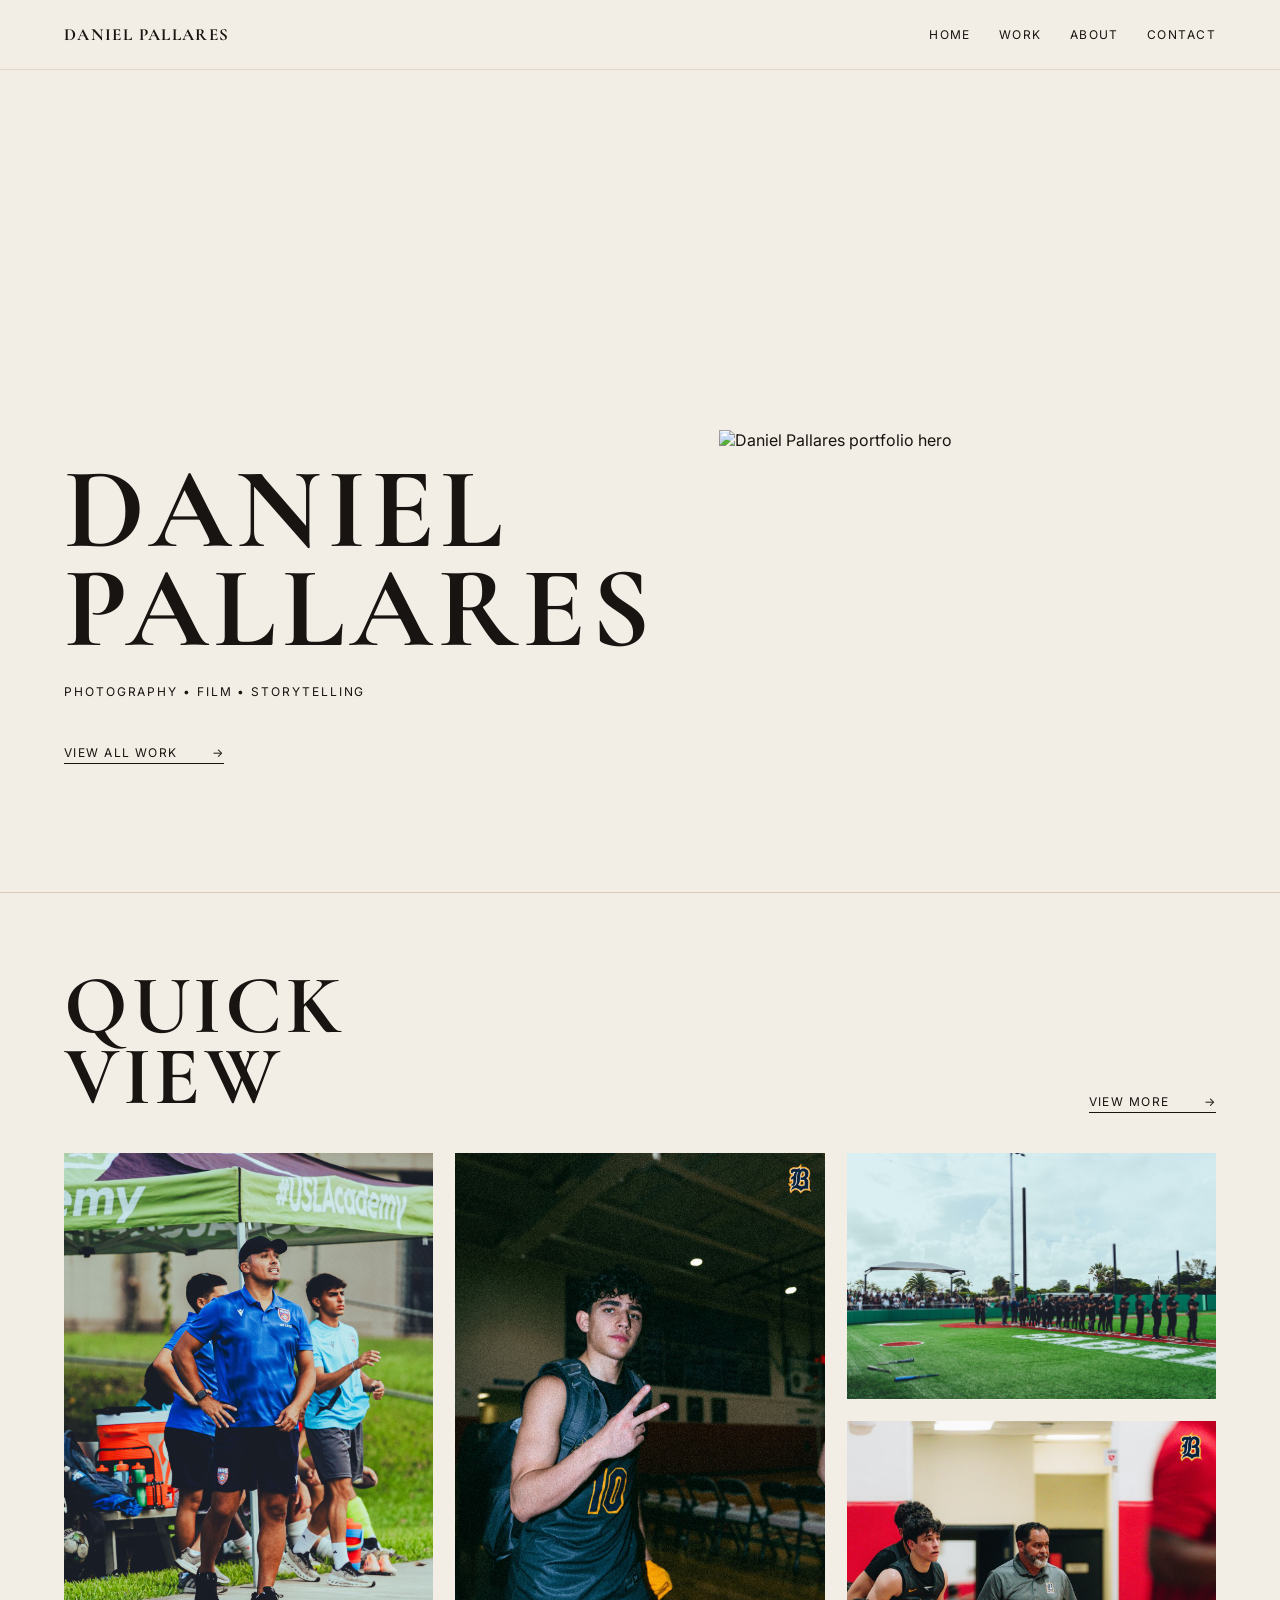
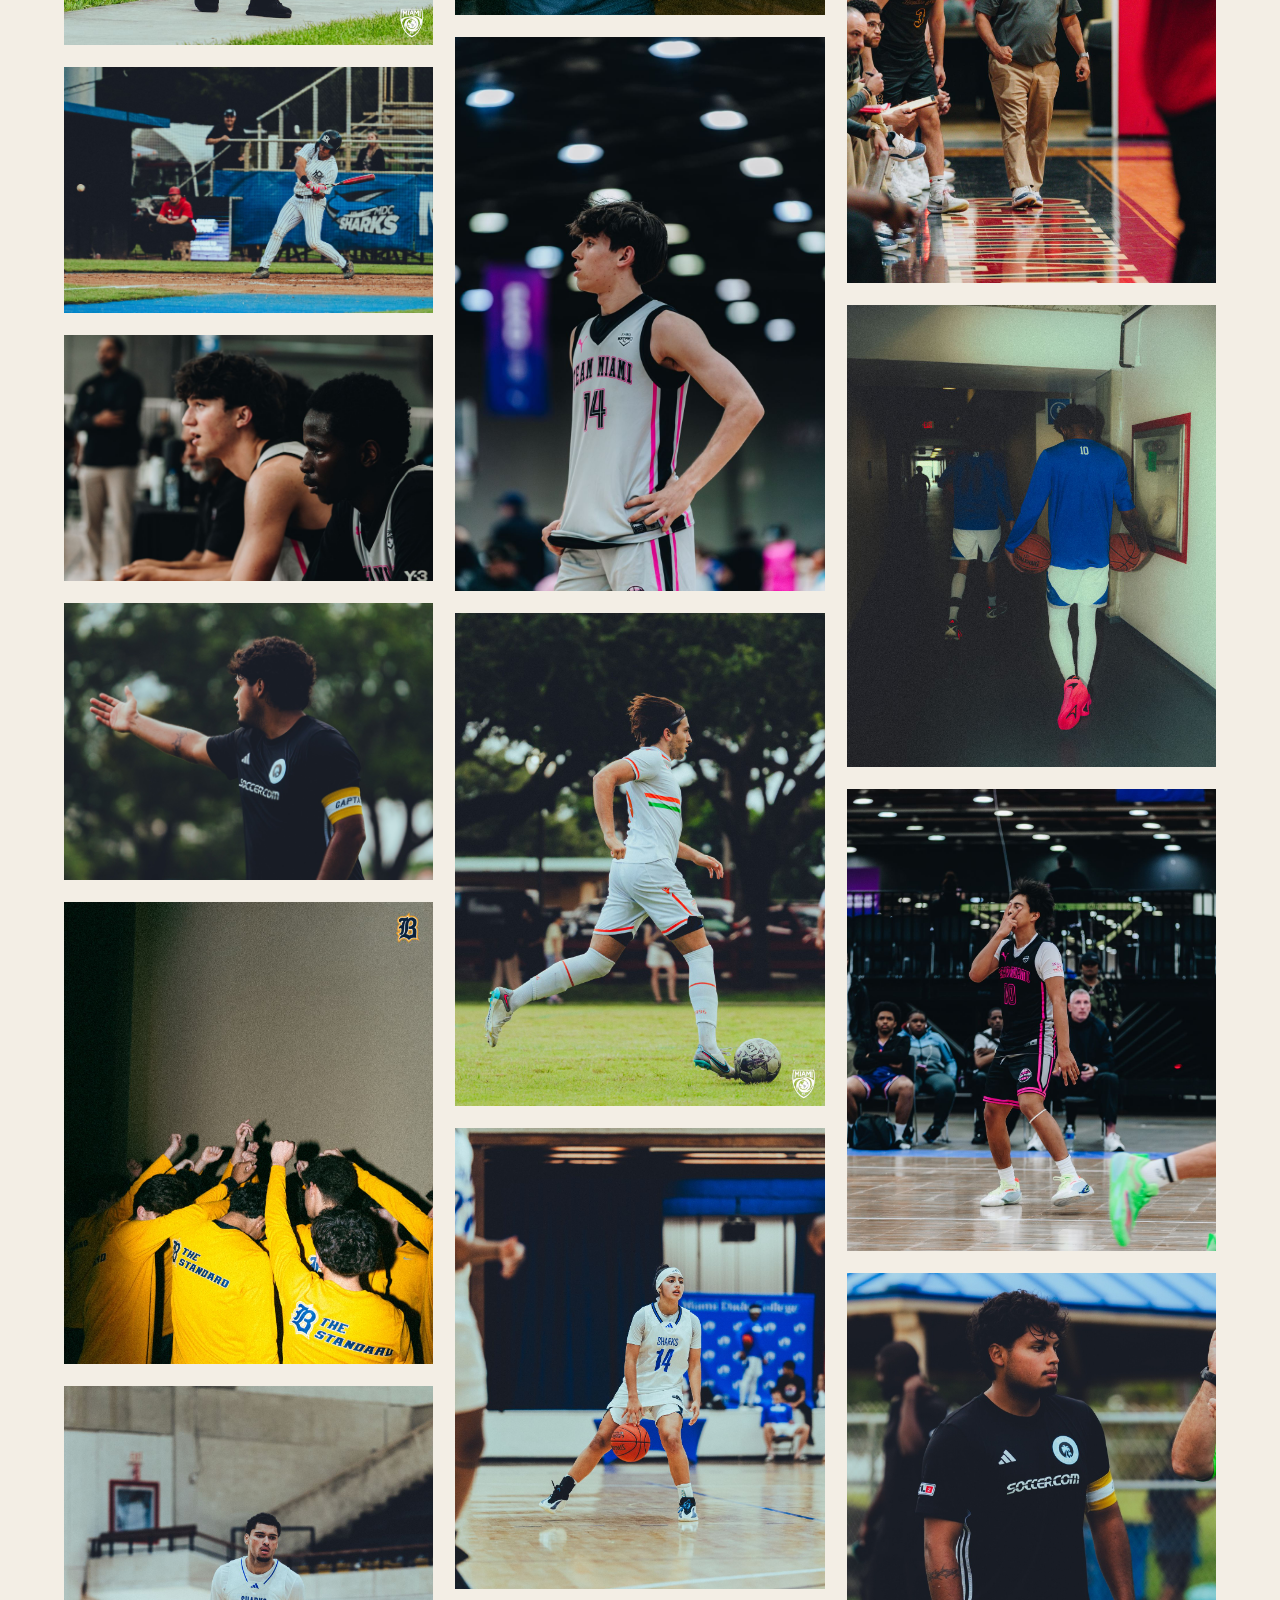
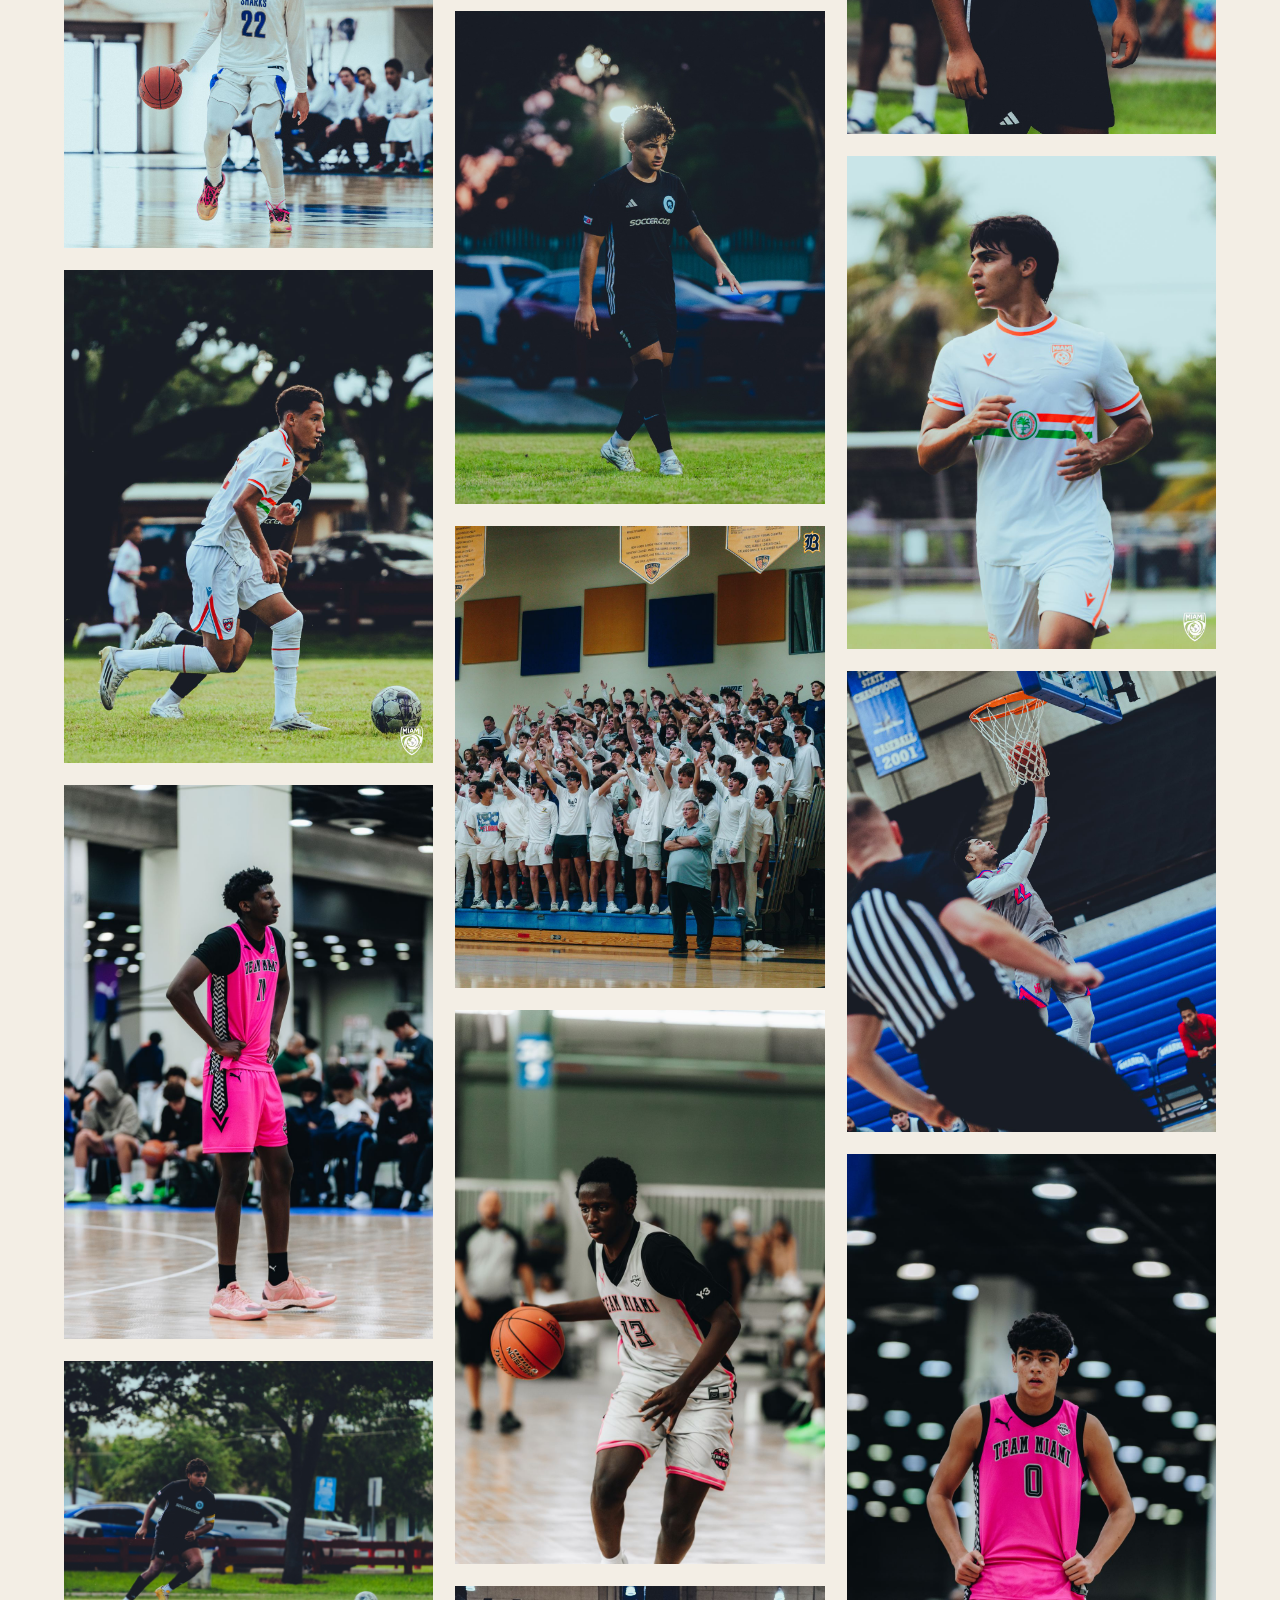
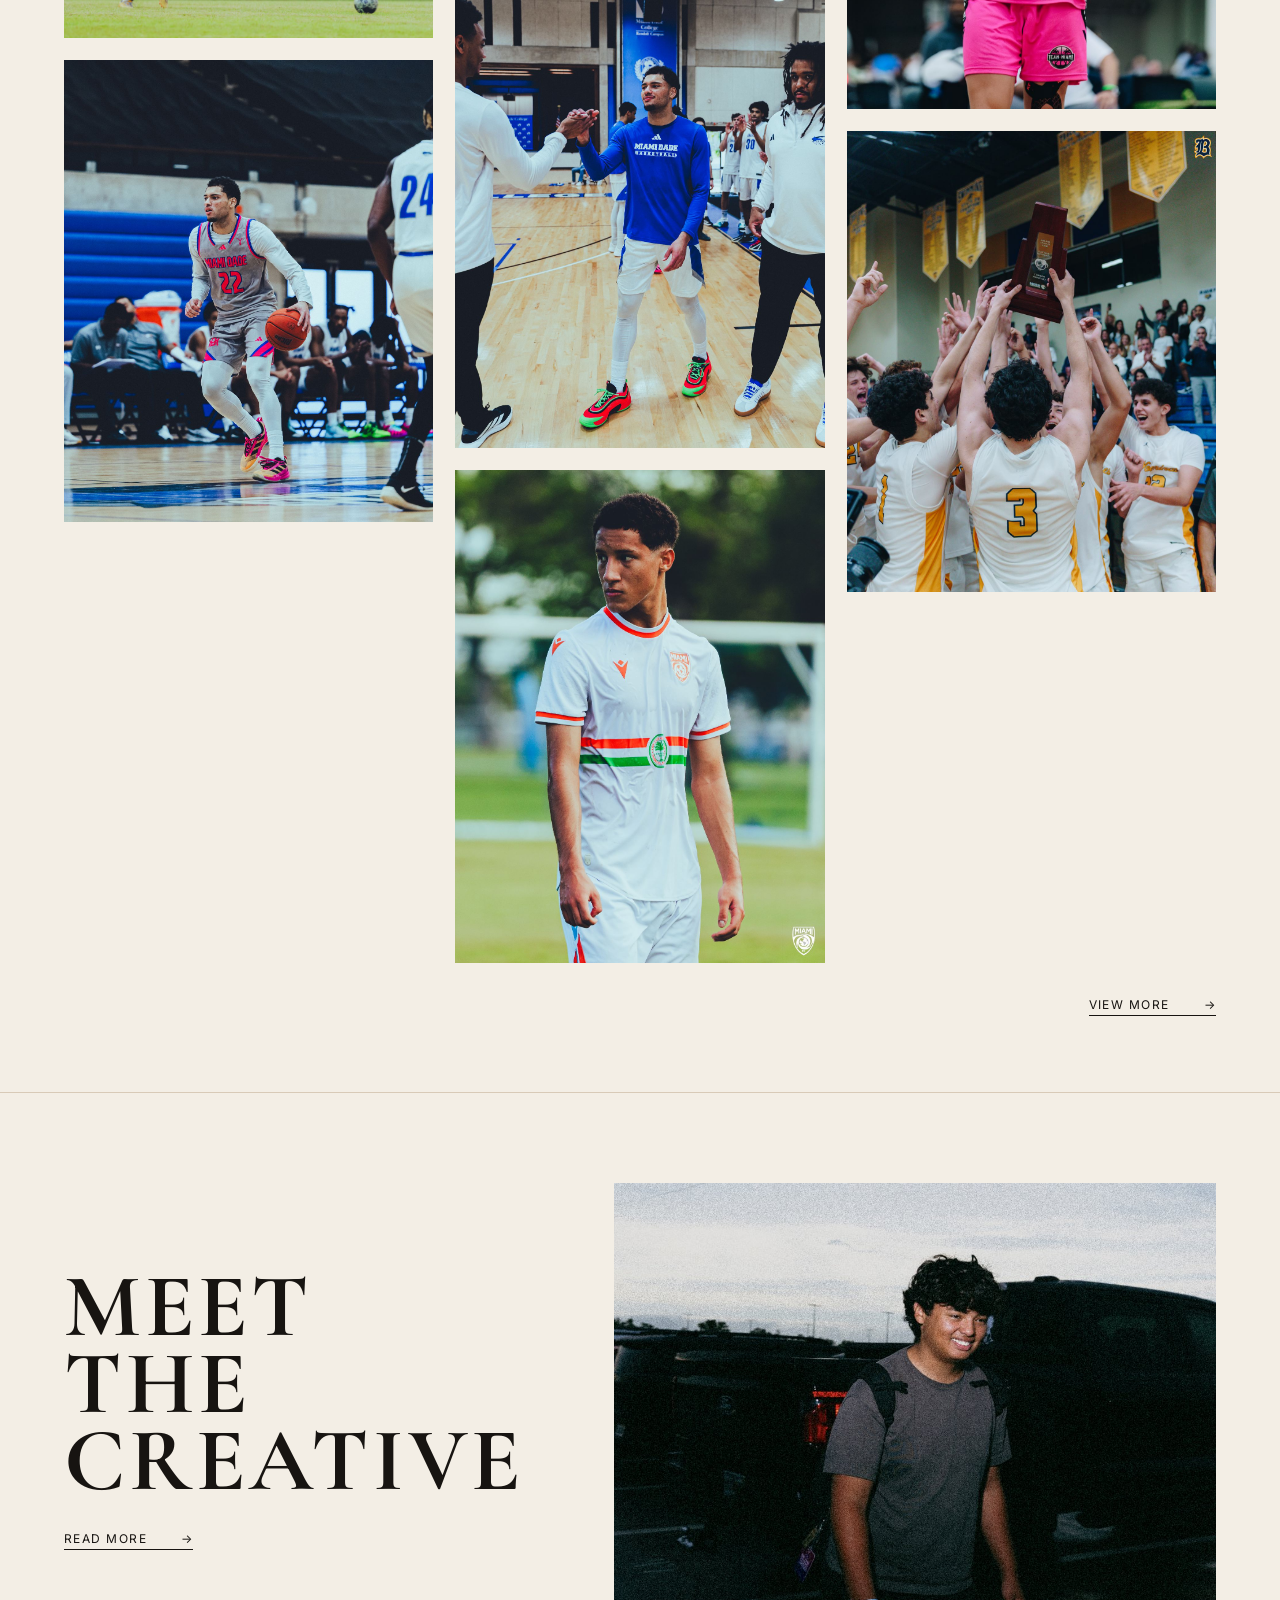
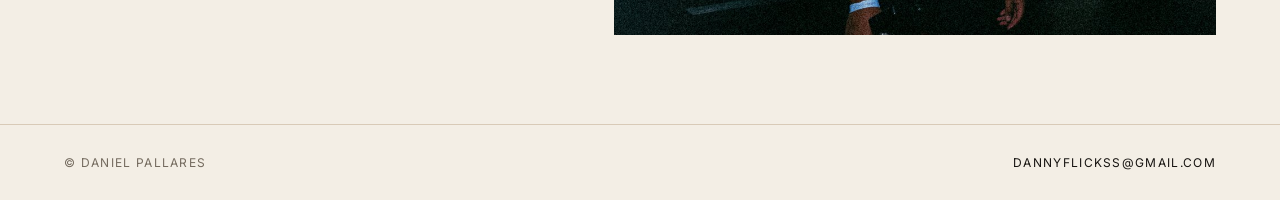
==== index.html @ 17ddd343 "Add files via upload commit" ====
<!DOCTYPE html>
<html lang="en">
<head>
<meta charset="UTF-8" />
<meta name="viewport" content="width=device-width, initial-scale=1.0" />
<title>Daniel Pallares</title>
<link rel="stylesheet" href="styles.css" />
</head>
<body>
<header class="nav"><a class="brand" href="index.html">Daniel Pallares</a><nav><a href="index.html">Home</a><a href="work.html">Work</a><a href="about.html">About</a><a href="contact.html">Contact</a></nav></header>
<main>
<section class="hero home-hero">
 <div class="hero-copy">
  <h1>Daniel<br>Pallares</h1>
  <p class="eyebrow">Photography • Film • Storytelling</p>
  <a class="cta-link" href="work.html">View All Work <span>→</span></a>
 </div>
 <div class="hero-image"><img src="assets/images/hero/DSC03760.jpg" alt="Daniel Pallares portfolio hero" /></div>
</section>
<section class="section home-quick-view">
 <div class="section-heading split-heading">
  <h2>Quick<br>View</h2>
  <a class="cta-link" href="work.html">View More <span>→</span></a>
 </div>
 <div class="home-masonry">
  <div class="home-photo"><img src="assets/images/miami-fc/dsc03050.jpg" alt="Daniel Pallares selected photograph 1" loading="lazy" /></div>
  <div class="home-photo"><img src="assets/images/mdc/dsc00545.jpg" alt="Daniel Pallares selected photograph 2" loading="lazy" /></div>
  <div class="home-photo"><img src="assets/images/team-miami/dsc09152-enhanced-nr.jpg" alt="Daniel Pallares selected photograph 3" loading="lazy" /></div>
  <div class="home-photo"><img src="assets/images/freelance/soccer-captain-pointing.jpg" alt="Daniel Pallares selected photograph 4" loading="lazy" /></div>
  <div class="home-photo"><img src="assets/images/belen/dsc00744.jpg" alt="Daniel Pallares selected photograph 5" loading="lazy" /></div>
  <div class="home-photo"><img src="assets/images/mdc/dsc04154.jpg" alt="Daniel Pallares selected photograph 6" loading="lazy" /></div>
  <div class="home-photo"><img src="assets/images/miami-fc/dsc02934.jpg" alt="Daniel Pallares selected photograph 7" loading="lazy" /></div>
  <div class="home-photo"><img src="assets/images/team-miami/dsc09207-enhanced-nr.jpg" alt="Daniel Pallares selected photograph 8" loading="lazy" /></div>
  <div class="home-photo"><img src="assets/images/freelance/soccer-wide-action.jpg" alt="Daniel Pallares selected photograph 9" loading="lazy" /></div>
  <div class="home-photo"><img src="assets/images/mdc/dsc05427.jpg" alt="Daniel Pallares selected photograph 10" loading="lazy" /></div>
  <div class="home-photo"><img src="assets/images/belen/dsc04798.jpg" alt="Daniel Pallares selected photograph 11" loading="lazy" /></div>
  <div class="home-photo"><img src="assets/images/team-miami/dsc07578-enhanced-nr-2.jpg" alt="Daniel Pallares selected photograph 12" loading="lazy" /></div>
  <div class="home-photo"><img src="assets/images/miami-fc/dsc02817.jpg" alt="Daniel Pallares selected photograph 13" loading="lazy" /></div>
  <div class="home-photo"><img src="assets/images/mdc/dsc06187.jpg" alt="Daniel Pallares selected photograph 14" loading="lazy" /></div>
  <div class="home-photo"><img src="assets/images/freelance/soccer-night-portrait.jpg" alt="Daniel Pallares selected photograph 15" loading="lazy" /></div>
  <div class="home-photo"><img src="assets/images/belen/dsc04816.jpg" alt="Daniel Pallares selected photograph 16" loading="lazy" /></div>
  <div class="home-photo"><img src="assets/images/team-miami/dsc09248-enhanced-nr.jpg" alt="Daniel Pallares selected photograph 17" loading="lazy" /></div>
  <div class="home-photo"><img src="assets/images/mdc/dsc06950.jpg" alt="Daniel Pallares selected photograph 18" loading="lazy" /></div>
  <div class="home-photo"><img src="assets/images/miami-fc/dsc03064.jpg" alt="Daniel Pallares selected photograph 19" loading="lazy" /></div>
  <div class="home-photo"><img src="assets/images/freelance/dsc09639.jpg" alt="Daniel Pallares selected photograph 20" loading="lazy" /></div>
  <div class="home-photo"><img src="assets/images/belen/dsc04456.jpg" alt="Daniel Pallares selected photograph 21" loading="lazy" /></div>
  <div class="home-photo"><img src="assets/images/mdc/dsc06842-1.jpg" alt="Daniel Pallares selected photograph 22" loading="lazy" /></div>
  <div class="home-photo"><img src="assets/images/team-miami/dsc09616-enhanced-nr.jpg" alt="Daniel Pallares selected photograph 23" loading="lazy" /></div>
  <div class="home-photo"><img src="assets/images/freelance/soccer-captain-portrait.jpg" alt="Daniel Pallares selected photograph 24" loading="lazy" /></div>
  <div class="home-photo"><img src="assets/images/miami-fc/dsc02922.jpg" alt="Daniel Pallares selected photograph 25" loading="lazy" /></div>
  <div class="home-photo"><img src="assets/images/mdc/dsc05026.jpg" alt="Daniel Pallares selected photograph 26" loading="lazy" /></div>
  <div class="home-photo"><img src="assets/images/team-miami/dsc09181-enhanced-nr.jpg" alt="Daniel Pallares selected photograph 27" loading="lazy" /></div>
  <div class="home-photo"><img src="assets/images/belen/dsc04893.jpg" alt="Daniel Pallares selected photograph 28" loading="lazy" /></div>
 </div>
 <div class="quick-view-bottom">
  <a class="cta-link" href="work.html">View More <span>→</span></a>
 </div>
</section>
<section class="section meet-preview">
 <div class="meet-copy">
  <h2>Meet the<br>Creative</h2>
  <a class="cta-link" href="about.html">Read More <span>→</span></a>
 </div>
 <div class="meet-image face-crop"><img src="assets/images/creative/meet.jpg" alt="Daniel Pallares behind the camera" loading="lazy" /></div>
</section>
</main>
<footer><p>© Daniel Pallares</p><a href="mailto:dannyflickss@gmail.com">dannyflickss@gmail.com</a></footer><script src="script.js"></script>
</body>
</html>
---- styles.css ----
@import url('https://fonts.googleapis.com/css2?family=Cormorant+Garamond:wght@600;700&family=Inter:wght@400;500;600&display=swap');
:root{
  --bg:#f3eee5; --paper:#fbf8f1; --ink:#171411; --muted:#746b5f; --line:#d8cab7; --accent:#9f8059;
}
*{box-sizing:border-box} html{scroll-behavior:smooth} body{margin:0;background:var(--bg);color:var(--ink);font-family:Inter,Helvetica,Arial,sans-serif;opacity:0;transition:opacity .26s ease} body.page-loaded{opacity:1} body.page-exit{opacity:0} a{text-decoration:none;color:inherit} img{display:block;width:100%;height:auto}
.nav{position:sticky;top:0;z-index:10;display:flex;justify-content:space-between;align-items:center;padding:24px 5vw;background:rgba(243,238,229,.86);backdrop-filter:blur(14px);border-bottom:1px solid rgba(216,202,183,.62)}
.brand{font-family:'Cormorant Garamond',Georgia,serif;font-weight:700;text-transform:uppercase;font-size:17px;letter-spacing:.08em}.nav nav{display:flex;gap:28px;font-size:12px;text-transform:uppercase;letter-spacing:.12em}.nav a:hover{color:var(--accent)}
.hero,.section,.page{padding:7vw 5vw}.home-hero{min-height:calc(100vh - 78px);display:grid;grid-template-columns:.78fr 1.22fr;gap:5vw;align-items:end;padding-top:6vw}.hero-copy{padding-bottom:3vw}.hero h1,.page-title h1,.about-page h1,.contact-page h1,h2{font-family:'Cormorant Garamond',Georgia,serif;font-weight:700;letter-spacing:.045em;text-transform:uppercase;line-height:.86;margin:0}.hero h1{font-size:clamp(62px,9vw,138px);margin-bottom:26px}.eyebrow{text-transform:uppercase;letter-spacing:.16em;font-size:12px;color:var(--muted);margin:0 0 18px}.home-hero .eyebrow{color:var(--ink);margin-bottom:42px}.cta-link{display:inline-flex;gap:34px;align-items:center;border-bottom:1px solid var(--ink);padding-bottom:3px;text-transform:uppercase;font-size:12px;letter-spacing:.12em}.hero-image,.meet-image,.portrait,.project-card-image{aspect-ratio:4/3;min-height:0;overflow:hidden;background:transparent}
.photo{overflow:visible;background:transparent}.hero-image img,.meet-image img,.portrait img,.work-card img,.sport-card img{height:100%;object-fit:cover;transition:transform .35s ease}
.photo img{width:100%;height:auto;object-fit:contain;transition:transform .35s ease}.hero-image:hover img,.meet-image:hover img,.photo:hover img,.work-card:hover img,.sport-card:hover img{transform:scale(1.018)}
.meet-preview{display:grid;grid-template-columns:.72fr 1fr;gap:7vw;align-items:center;border-top:1px solid var(--line)}.meet-preview h2{font-size:clamp(48px,7vw,108px);margin-bottom:28px}.meet-copy .eyebrow{color:var(--ink);margin-bottom:70px}.text-link{border-bottom:1px solid var(--ink);padding-bottom:3px}
.page-title{max-width:1100px;margin-bottom:54px}.minimal-title h1{font-size:clamp(64px,10vw,150px)}.work-card-grid,.sport-card-grid{display:grid;grid-template-columns:repeat(2,minmax(0,1fr));gap:62px}.work-card,.sport-card{display:block;background:transparent;border:0;box-shadow:none;overflow:visible}.work-card-image,.sport-card-image{aspect-ratio:4/3;overflow:hidden;background:transparent}
.work-card-image img,.sport-card-image img{width:100%;height:100%;object-fit:cover}.work-card-title,.sport-card-title{display:block;margin-top:14px;font-size:clamp(12px,1vw,15px);line-height:1.2;letter-spacing:.14em;font-weight:500;text-transform:uppercase;color:var(--ink);text-align:left}.work-card:hover,.sport-card:hover{opacity:.86}.work-card.featured{grid-column:1/-1}.work-card.featured .work-card-image{aspect-ratio:21/9}.photo-grid{display:grid;grid-template-columns:repeat(2,minmax(0,1fr));gap:34px;align-items:start;max-width:1180px;margin-left:auto;margin-right:auto}.photo{background:transparent}.gallery-page .photo-grid{margin-top:46px}.gallery-hero{margin:0 auto 34px;max-width:1180px}.gallery-hero .photo img{max-height:72vh;width:auto;max-width:100%;margin:0 auto}.sport-card-grid{margin-bottom:8vw}.sport-section{border-top:1px solid var(--line);padding-top:5vw;margin-top:6vw}.sport-section h2{font-size:clamp(42px,6vw,92px);margin-bottom:36px}.sport-section .eyebrow{margin-bottom:18px}
.about-page{display:grid;grid-template-columns:.85fr 1.15fr;gap:6vw;align-items:center}.about-page h1{font-size:clamp(48px,7vw,104px);margin-bottom:26px}.about-page p,.contact-page p{color:var(--muted);line-height:1.65;font-size:17px;max-width:700px}.contact-page{min-height:70vh;display:flex;flex-direction:column;justify-content:center}.contact-page h1{font-size:clamp(54px,8vw,118px);margin-bottom:28px}.contact-links{display:grid;gap:14px;margin-top:30px;font-size:clamp(26px,4vw,54px);font-family:'Cormorant Garamond',Georgia,serif;text-transform:uppercase;letter-spacing:.045em}footer{display:flex;justify-content:space-between;gap:20px;padding:30px 5vw;border-top:1px solid var(--line);font-size:12px;text-transform:uppercase;letter-spacing:.11em}footer p{margin:0;color:var(--muted)}
.placeholder{background:linear-gradient(135deg,#ded1bd,#afa084);display:flex;align-items:center;justify-content:center;color:rgba(23,20,17,.48);text-transform:uppercase;letter-spacing:.14em;font-size:12px;border:1px solid rgba(23,20,17,.08)}
@media(max-width:800px){.nav{align-items:flex-start;flex-direction:column;gap:16px}.nav nav{gap:18px;flex-wrap:wrap}.home-hero,.meet-preview,.about-page{grid-template-columns:1fr}.hero h1{font-size:clamp(58px,18vw,88px)}.home-hero{min-height:auto}.work-card-grid,.sport-card-grid,.photo-grid{grid-template-columns:1fr;gap:34px}.work-card.featured .work-card-image{aspect-ratio:4/3}.minimal-title h1{font-size:clamp(56px,17vw,86px)}.hero h1,.page-title h1,.about-page h1,.contact-page h1,h2{letter-spacing:.028em}footer{flex-direction:column}.meet-copy .eyebrow{margin-bottom:34px}}


/* latest refinements */
.meet-image.face-crop img{object-position:55% 20%;}
.about-page .portrait{aspect-ratio:auto;overflow:visible;background:transparent;}
.about-page .portrait img{height:auto;object-fit:contain;}
.equipment{margin-top:38px;}
.equipment h2{font-family:Inter,Helvetica,Arial,sans-serif;font-size:12px;letter-spacing:.16em;font-weight:600;text-transform:uppercase;line-height:1.2;margin:0 0 18px;}
.equipment ul{list-style:none;padding:0;margin:0;display:grid;gap:10px;color:var(--muted);font-size:15px;letter-spacing:.02em;}

/* homepage quick-view gallery */
.home-quick-view{border-top:1px solid var(--line);padding-top:6vw;padding-bottom:6vw;}
.split-heading{display:flex;justify-content:space-between;align-items:flex-end;gap:28px;margin-bottom:40px;}
.split-heading h2{font-size:clamp(44px,6.5vw,96px);}
.home-masonry{columns:3 260px;column-gap:22px;max-width:1280px;margin:0 auto;}
.home-photo{display:block;break-inside:avoid;margin:0 0 22px;overflow:hidden;background:transparent;}
.home-photo img{width:100%;height:auto;object-fit:contain;transition:transform .35s ease;}
.home-photo:hover img{transform:scale(1.018);}
.quick-view-bottom{display:flex;justify-content:flex-end;margin:34px auto 0;max-width:1280px;}
@media(max-width:800px){.split-heading{align-items:flex-start;flex-direction:column;margin-bottom:28px}.home-masonry{columns:2 150px;column-gap:14px}.home-photo{margin-bottom:14px}.home-quick-view{padding-top:54px;padding-bottom:54px}}


/* aspect-ratio organized galleries */
.gallery-page .photo-grid.ratio-grid{
  display:grid;
  grid-template-columns:repeat(12,minmax(0,1fr));
  gap:34px;
  align-items:start;
  max-width:1180px;
}
.photo-grid.ratio-grid .photo{width:100%;}
.photo-grid.ratio-grid .photo img{width:100%;height:auto;object-fit:contain;}
.photo-grid.ratio-grid .ratio-wide{grid-column:1 / -1;}
.photo-grid.ratio-grid .ratio-landscape{grid-column:span 6;}
.photo-grid.ratio-grid .ratio-square{grid-column:span 4;}
.photo-grid.ratio-grid .ratio-portrait{grid-column:span 4;}
@media(max-width:800px){
  .gallery-page .photo-grid.ratio-grid{grid-template-columns:1fr;gap:26px;}
  .photo-grid.ratio-grid .ratio-wide,
  .photo-grid.ratio-grid .ratio-landscape,
  .photo-grid.ratio-grid .ratio-square,
  .photo-grid.ratio-grid .ratio-portrait{grid-column:1 / -1;}
}


/* image lightbox */
.clickable-photo{cursor:zoom-in;}
body.lightbox-open{overflow:hidden;}
.lightbox{
  position:fixed;
  inset:0;
  z-index:999;
  display:flex;
  align-items:center;
  justify-content:center;
  padding:6vh 5vw;
  background:rgba(12,10,8,.82);
  opacity:0;
  pointer-events:none;
  transition:opacity .22s ease;
}
.lightbox.is-open{opacity:1;pointer-events:auto;}
.lightbox-frame{
  display:flex;
  align-items:center;
  justify-content:center;
  max-width:88vw;
  max-height:82vh;
  background:transparent;
  padding:0;
  transform:scale(.985);
  transition:transform .22s ease;
}
.lightbox.is-open .lightbox-frame{transform:scale(1);}
.lightbox-image{
  display:block;
  width:auto;
  height:auto;
  max-width:88vw;
  max-height:82vh;
  object-fit:contain;
  margin:auto;
  border:1px solid rgba(251,248,241,.88);
}
.lightbox-close{
  position:fixed;
  top:24px;
  right:5vw;
  width:42px;
  height:42px;
  border:1px solid rgba(251,248,241,.3);
  border-radius:999px;
  background:rgba(251,248,241,.06);
  color:var(--paper);
  font:400 25px/1 Inter,Helvetica,Arial,sans-serif;
  cursor:pointer;
}
.lightbox-nav{
  position:fixed;
  top:50%;
  transform:translateY(-50%);
  width:44px;
  height:44px;
  border:1px solid rgba(251,248,241,.28);
  border-radius:999px;
  background:rgba(251,248,241,.06);
  color:var(--paper);
  font:400 18px/1 Inter,Helvetica,Arial,sans-serif;
  cursor:pointer;
  opacity:.78;
  transition:opacity .18s ease, background .18s ease;
}
.lightbox-nav:hover,.lightbox-close:hover{opacity:1;background:rgba(251,248,241,.12);}
.lightbox-prev{left:5vw;}
.lightbox-next{right:5vw;}
.lightbox-count{
  position:fixed;
  bottom:26px;
  left:50%;
  transform:translateX(-50%);
  color:var(--paper);
  font:500 12px/1 Inter,Helvetica,Arial,sans-serif;
  letter-spacing:.14em;
  text-transform:uppercase;
  opacity:.82;
}
@media(max-width:800px){
  .quick-view-bottom{justify-content:flex-start;margin-top:26px;}
  .lightbox{padding:72px 18px 52px;}
  .lightbox-frame{max-width:calc(100vw - 36px);max-height:76vh;}
  .lightbox-image{max-width:calc(100vw - 36px);max-height:76vh;}
  .lightbox-close{top:20px;right:20px;}
  .lightbox-nav{top:auto;bottom:18px;transform:none;width:40px;height:40px;}
  .lightbox-prev{left:20px;}
  .lightbox-next{right:20px;}
  .lightbox-count{bottom:31px;}
}
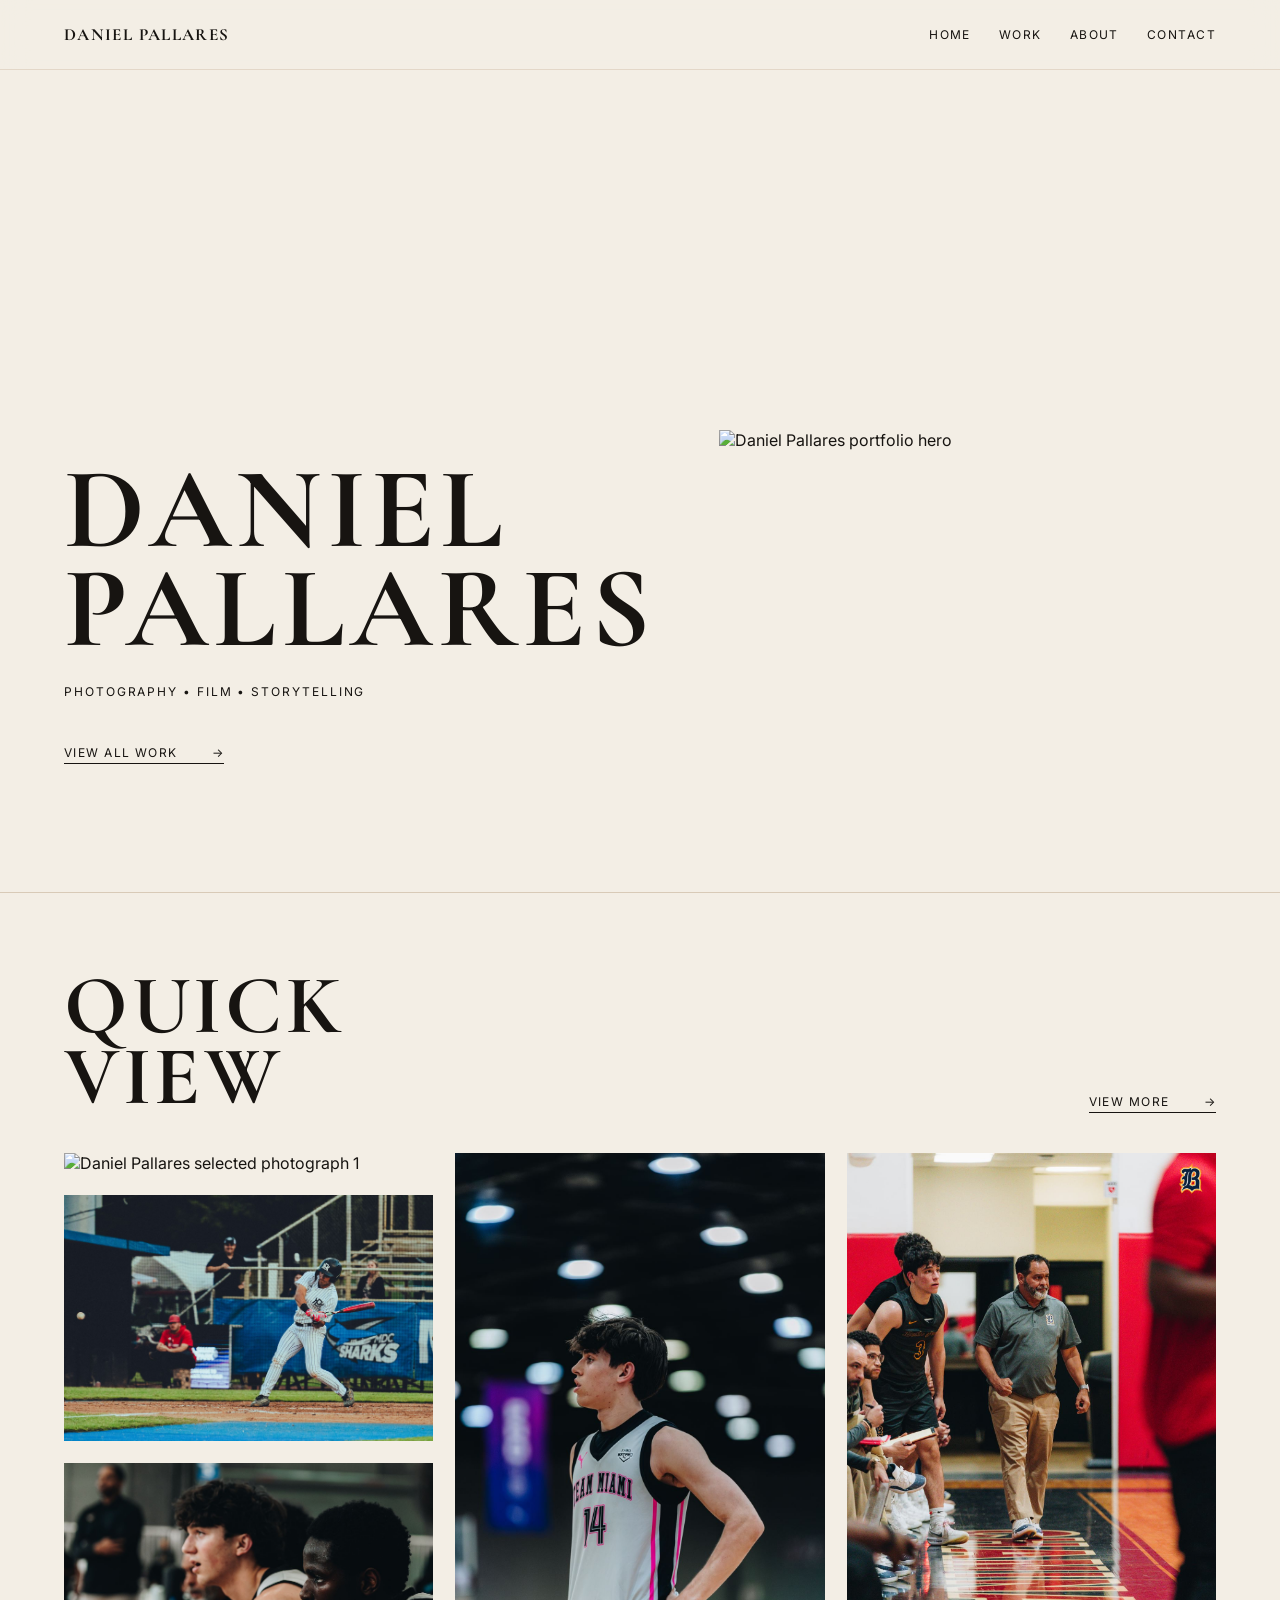
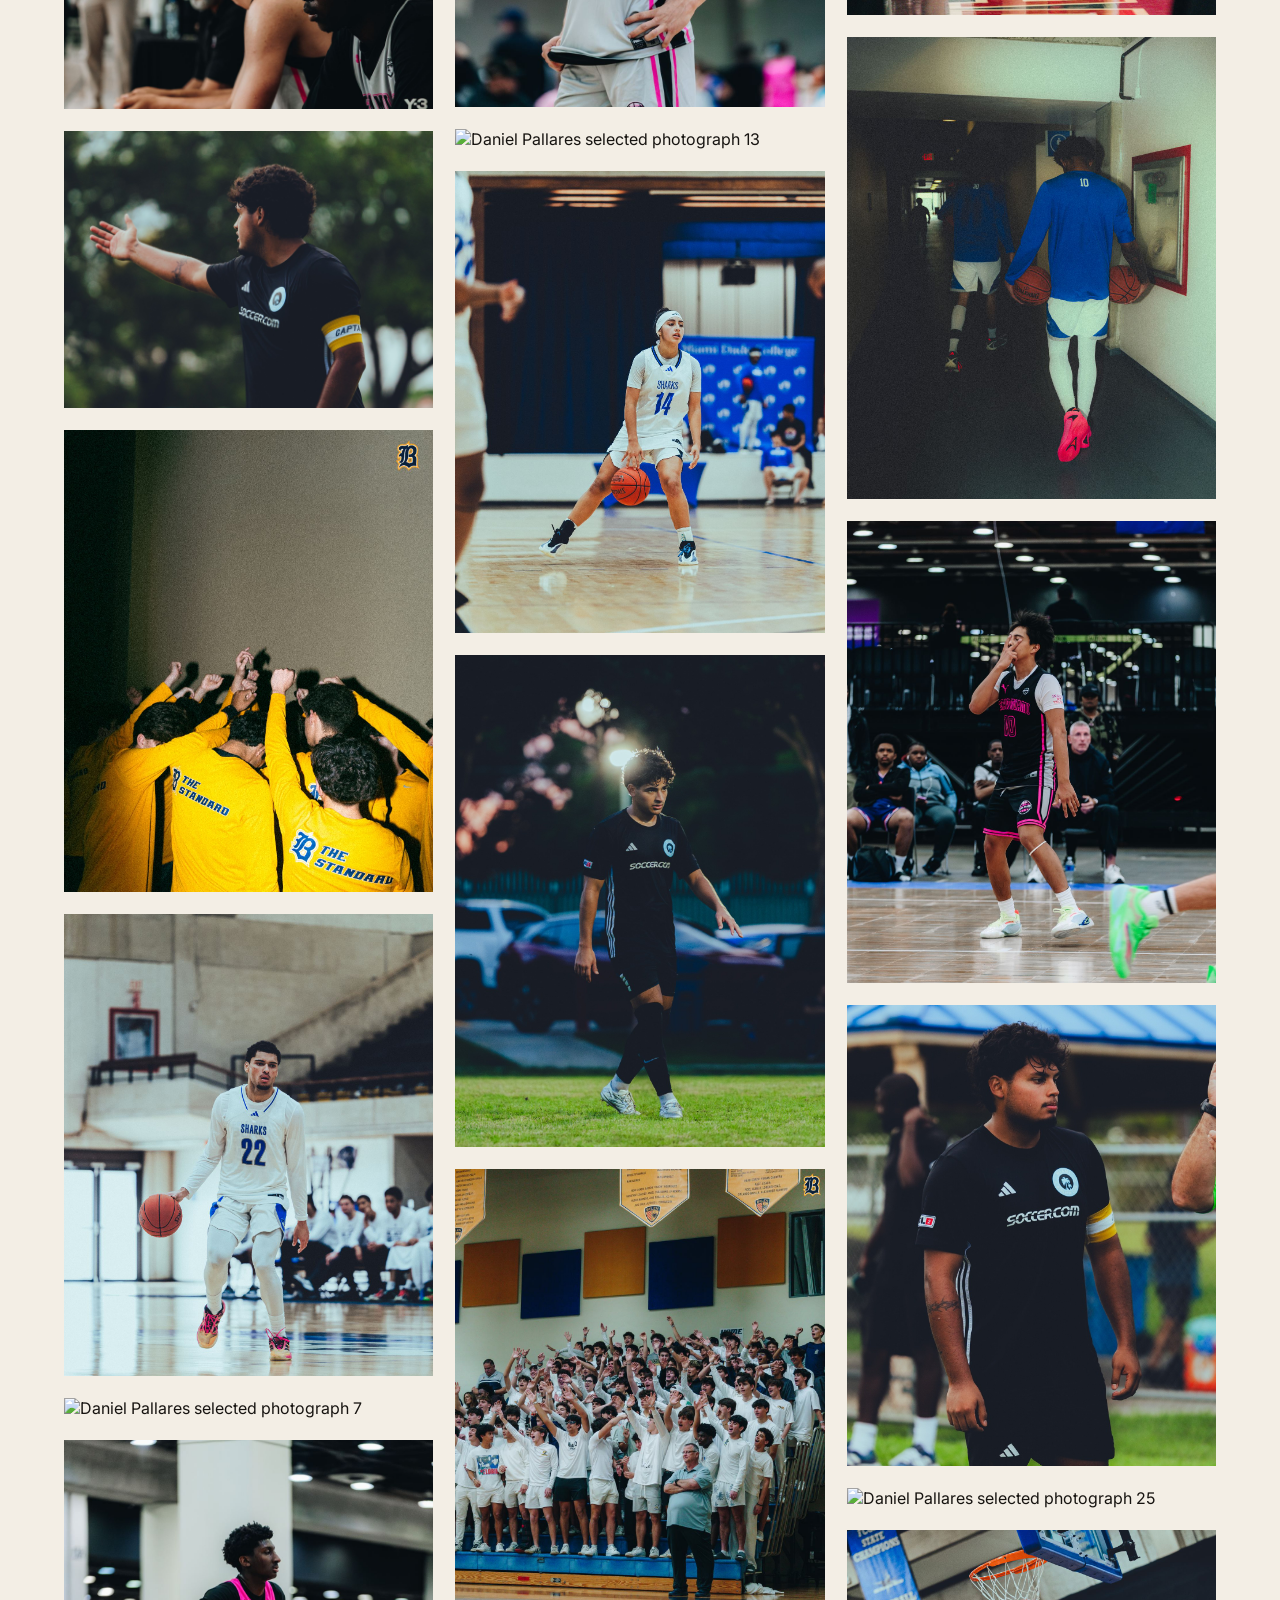
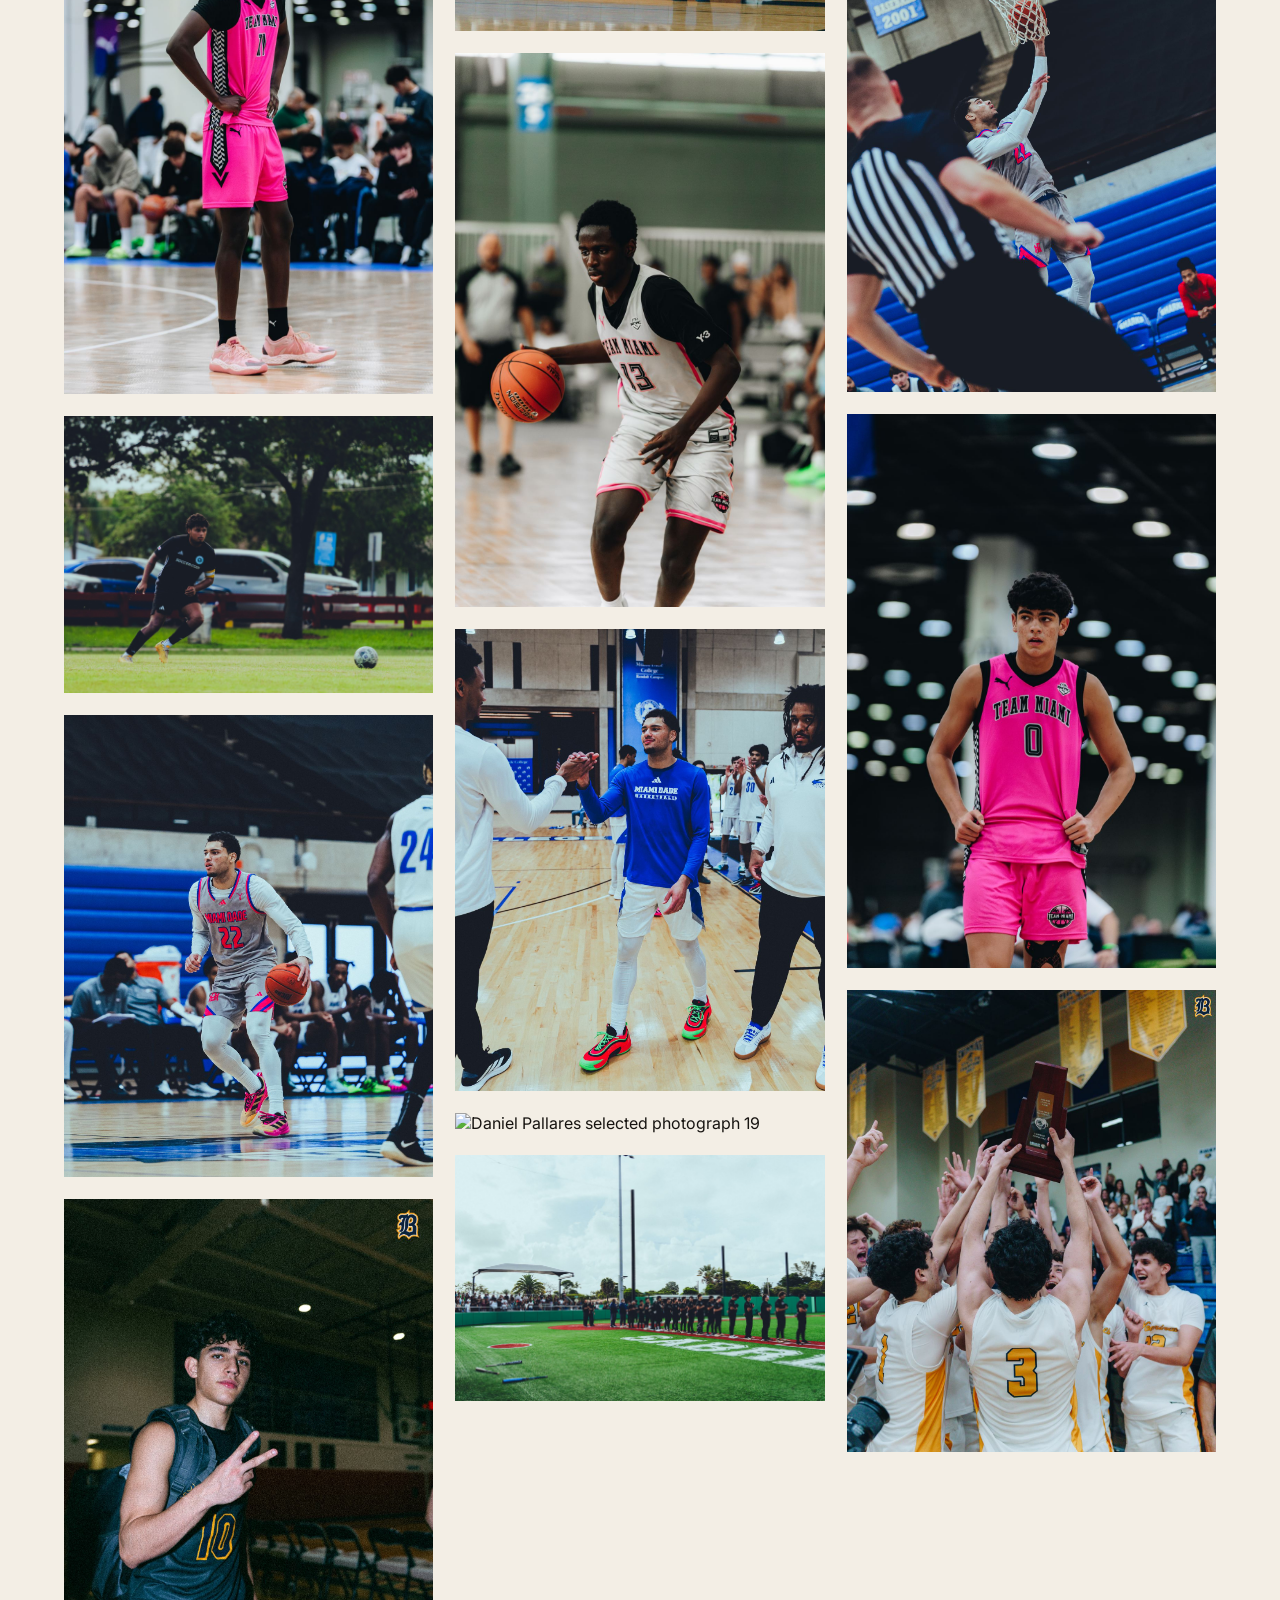
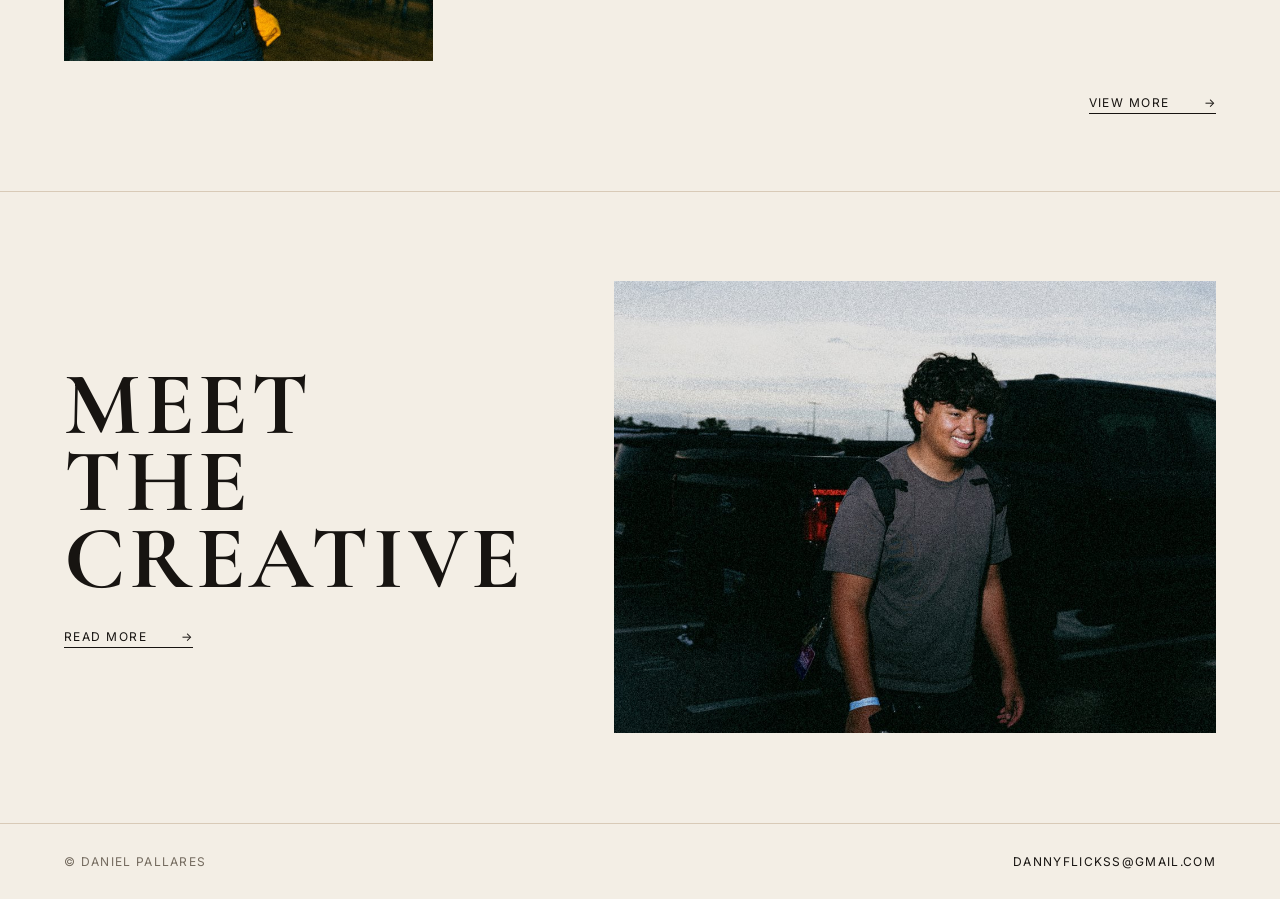
==== commit 8b5af21e: "DETROIT CITY FIX V4" ====
--- a/index.html
+++ b/index.html
@@ -23,31 +23,31 @@
   <a class="cta-link" href="work.html">View More <span>→</span></a>
  </div>
  <div class="home-masonry">
-  <div class="home-photo"><img src="assets/images/miami-fc/dsc03050.jpg" alt="Daniel Pallares selected photograph 1" loading="lazy" /></div>
+  <div class="home-photo"><img src="assets/images/miami-fc/dsc02609.jpg" alt="Daniel Pallares selected photograph 1" loading="lazy" /></div>
   <div class="home-photo"><img src="assets/images/mdc/dsc00545.jpg" alt="Daniel Pallares selected photograph 2" loading="lazy" /></div>
   <div class="home-photo"><img src="assets/images/team-miami/dsc09152-enhanced-nr.jpg" alt="Daniel Pallares selected photograph 3" loading="lazy" /></div>
   <div class="home-photo"><img src="assets/images/freelance/soccer-captain-pointing.jpg" alt="Daniel Pallares selected photograph 4" loading="lazy" /></div>
   <div class="home-photo"><img src="assets/images/belen/dsc00744.jpg" alt="Daniel Pallares selected photograph 5" loading="lazy" /></div>
   <div class="home-photo"><img src="assets/images/mdc/dsc04154.jpg" alt="Daniel Pallares selected photograph 6" loading="lazy" /></div>
-  <div class="home-photo"><img src="assets/images/miami-fc/dsc02934.jpg" alt="Daniel Pallares selected photograph 7" loading="lazy" /></div>
+  <div class="home-photo"><img src="assets/images/miami-fc/dsc08827.jpg" alt="Daniel Pallares selected photograph 7" loading="lazy" /></div>
   <div class="home-photo"><img src="assets/images/team-miami/dsc09207-enhanced-nr.jpg" alt="Daniel Pallares selected photograph 8" loading="lazy" /></div>
   <div class="home-photo"><img src="assets/images/freelance/soccer-wide-action.jpg" alt="Daniel Pallares selected photograph 9" loading="lazy" /></div>
   <div class="home-photo"><img src="assets/images/mdc/dsc05427.jpg" alt="Daniel Pallares selected photograph 10" loading="lazy" /></div>
   <div class="home-photo"><img src="assets/images/belen/dsc04798.jpg" alt="Daniel Pallares selected photograph 11" loading="lazy" /></div>
   <div class="home-photo"><img src="assets/images/team-miami/dsc07578-enhanced-nr-2.jpg" alt="Daniel Pallares selected photograph 12" loading="lazy" /></div>
-  <div class="home-photo"><img src="assets/images/miami-fc/dsc02817.jpg" alt="Daniel Pallares selected photograph 13" loading="lazy" /></div>
+  <div class="home-photo"><img src="assets/images/miami-fc/dsc02560.jpg" alt="Daniel Pallares selected photograph 13" loading="lazy" /></div>
   <div class="home-photo"><img src="assets/images/mdc/dsc06187.jpg" alt="Daniel Pallares selected photograph 14" loading="lazy" /></div>
   <div class="home-photo"><img src="assets/images/freelance/soccer-night-portrait.jpg" alt="Daniel Pallares selected photograph 15" loading="lazy" /></div>
   <div class="home-photo"><img src="assets/images/belen/dsc04816.jpg" alt="Daniel Pallares selected photograph 16" loading="lazy" /></div>
   <div class="home-photo"><img src="assets/images/team-miami/dsc09248-enhanced-nr.jpg" alt="Daniel Pallares selected photograph 17" loading="lazy" /></div>
   <div class="home-photo"><img src="assets/images/mdc/dsc06950.jpg" alt="Daniel Pallares selected photograph 18" loading="lazy" /></div>
-  <div class="home-photo"><img src="assets/images/miami-fc/dsc03064.jpg" alt="Daniel Pallares selected photograph 19" loading="lazy" /></div>
+  <div class="home-photo"><img src="assets/images/miami-fc/dsc01926.jpg" alt="Daniel Pallares selected photograph 19" loading="lazy" /></div>
   <div class="home-photo"><img src="assets/images/freelance/dsc09639.jpg" alt="Daniel Pallares selected photograph 20" loading="lazy" /></div>
   <div class="home-photo"><img src="assets/images/belen/dsc04456.jpg" alt="Daniel Pallares selected photograph 21" loading="lazy" /></div>
   <div class="home-photo"><img src="assets/images/mdc/dsc06842-1.jpg" alt="Daniel Pallares selected photograph 22" loading="lazy" /></div>
   <div class="home-photo"><img src="assets/images/team-miami/dsc09616-enhanced-nr.jpg" alt="Daniel Pallares selected photograph 23" loading="lazy" /></div>
   <div class="home-photo"><img src="assets/images/freelance/soccer-captain-portrait.jpg" alt="Daniel Pallares selected photograph 24" loading="lazy" /></div>
-  <div class="home-photo"><img src="assets/images/miami-fc/dsc02922.jpg" alt="Daniel Pallares selected photograph 25" loading="lazy" /></div>
+  <div class="home-photo"><img src="assets/images/miami-fc/dsc09234.jpg" alt="Daniel Pallares selected photograph 25" loading="lazy" /></div>
   <div class="home-photo"><img src="assets/images/mdc/dsc05026.jpg" alt="Daniel Pallares selected photograph 26" loading="lazy" /></div>
   <div class="home-photo"><img src="assets/images/team-miami/dsc09181-enhanced-nr.jpg" alt="Daniel Pallares selected photograph 27" loading="lazy" /></div>
   <div class="home-photo"><img src="assets/images/belen/dsc04893.jpg" alt="Daniel Pallares selected photograph 28" loading="lazy" /></div>
